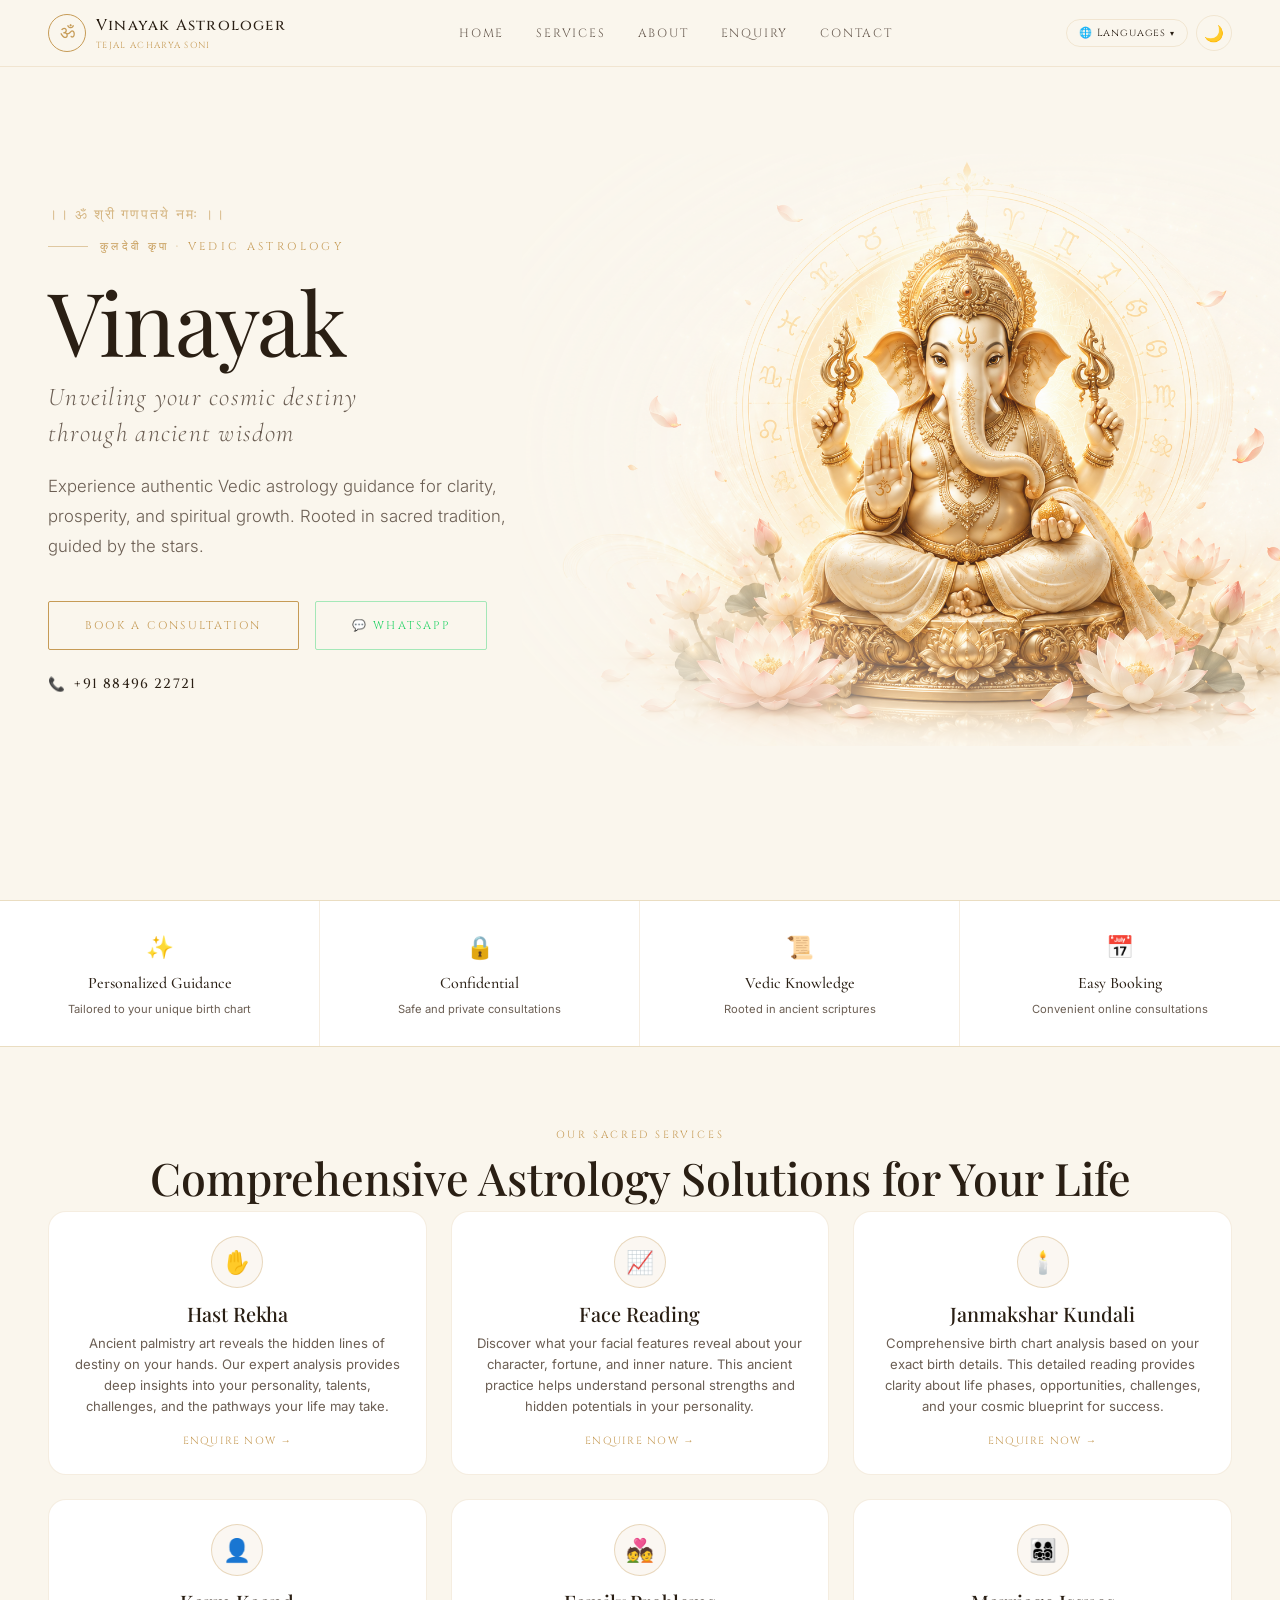
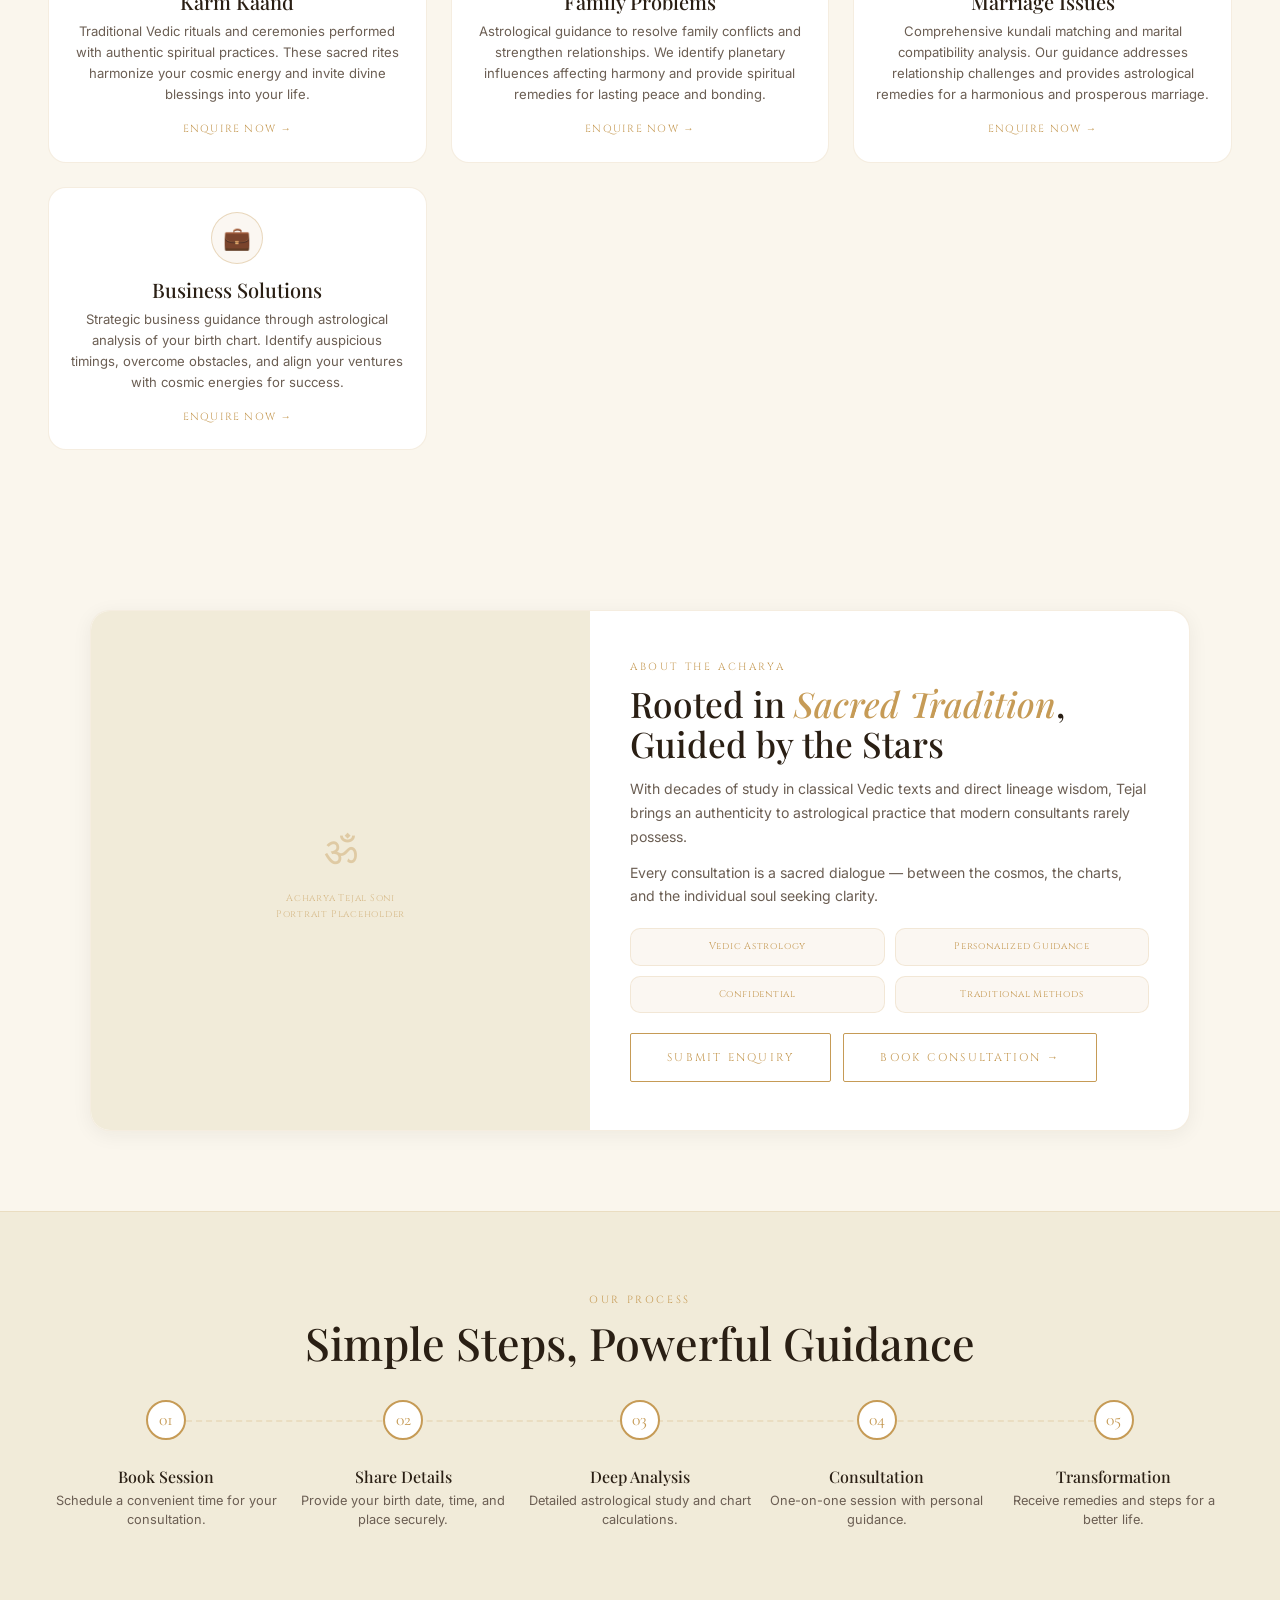
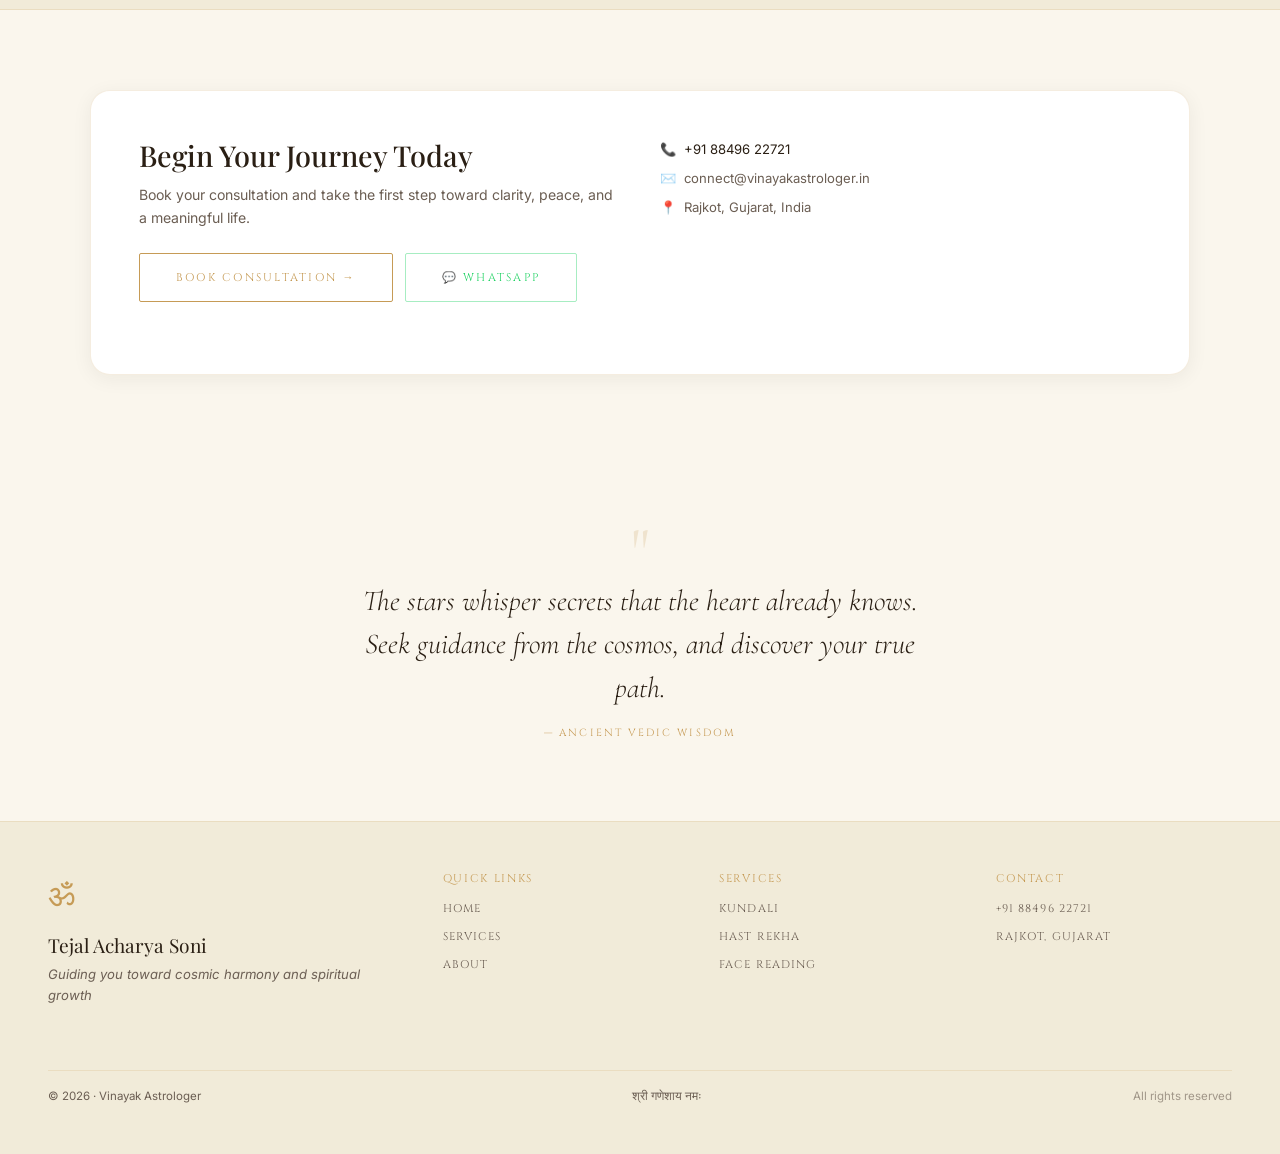
==== index.html @ 9b7f091b "website" ====
<!DOCTYPE html>
<html lang="en">
<head>
    <meta charset="UTF-8">
    <meta name="viewport" content="width=device-width, initial-scale=1.0">
    <meta name="description" content="Tejal Acharya Soni - Premium Vedic Astrology Services">
    <meta name="keywords" content="astrology, kundali, hast rekha, face reading, vaastu, family guidance">
    <title>Vinayak Astrologer | Tejal Acharya Soni</title>
    <link rel="preconnect" href="https://fonts.googleapis.com">
    <link rel="preconnect" href="https://fonts.gstatic.com" crossorigin>
    <link rel="stylesheet" href="styles.css">
</head>
<body>
    <!-- Drawer Overlay -->
    <div class="drawer-overlay" id="drawerOverlay"></div>

    <!-- NAV -->
    <nav class="nav">
        <button class="menu-toggle" id="menuToggle"><span></span><span></span><span></span></button>
        <div class="logo" onclick="navigateTo('home')">
            <div class="logo-om">ॐ</div>
            <div>
                <div class="logo-text" id="logoName"><span class="logo-full">Vinayak Astrologer</span><span class="logo-short">Vinayak</span></div>
                <div class="logo-sub" id="logoSubtitle">Tejal Acharya Soni</div>
            </div>
        </div>
        <div class="nav-links" id="navLinks">
            <a href="#" onclick="event.preventDefault(); navigateTo('home')" id="nav-home">Home</a>
            <a href="#" onclick="event.preventDefault(); navigateTo('services')" id="nav-services">Services</a>
            <a href="#" onclick="event.preventDefault(); navigateTo('about')" id="nav-about">About</a>
            <a href="#" onclick="event.preventDefault(); navigateTo('enquiry')" id="nav-enquiry">Enquiry</a>
            <a href="#" onclick="event.preventDefault(); navigateTo('contact')" id="nav-contact">Contact</a>
            
            <div class="mobile-only" style="margin-top:20px; border-top:1px solid var(--border); padding-top:20px; display:flex; align-items:center; justify-content:space-between">
                <span style="font-family:var(--font-a); font-size:0.75rem; letter-spacing:0.1em; color:var(--text-muted); text-transform:uppercase">Theme</span>
                <button class="theme-toggle" id="themeToggleMobile" style="position:static; margin:0" title="Toggle Theme">
                    <span id="themeIconMobile">🌙</span>
                </button>
            </div>
        </div>
        <div class="nav-actions">
            <div class="lang-dropdown" id="langDropdown">
                <button class="lang-btn" id="langBtn">🌐 Languages <span class="lang-arrow">▾</span></button>
                <ul class="lang-menu" id="langMenu">
                    <li data-lang="en" class="lang-option active">English</li>
                    <li data-lang="hi" class="lang-option">हिंदी</li>
                </ul>
            </div>
            <button class="theme-toggle" id="themeToggle" title="Toggle Theme"><span id="themeIcon">🌙</span></button>
        </div>
    </nav>

    <!-- ============ HOME PAGE ============ -->
    <section id="home" class="page-section">

        <!-- HERO -->
        <div class="hero">
            <div class="hero-inner">
                <div class="hero-text">
                    <div class="hero-blessing">।। ॐ श्री गणपतये नमः ।।</div>
                    <div class="hero-eyebrow">
                        <div class="hero-line"></div>
                        <span class="hero-eyebrow-text" id="eyebrow">कुलदेवी कृपा · Vedic Astrology</span>
                    </div>
                    <h1 id="hero-h1">Vinayak<br><em id="hero-em">Acharya Soni</em></h1>
                    <p class="hero-tagline" id="hero-tagline">Unveiling your cosmic destiny<br>through ancient wisdom</p>
                    <p class="hero-desc" id="hero-desc">Experience authentic Vedic astrology guidance for clarity, prosperity, and spiritual growth. Rooted in sacred tradition, guided by the stars.</p>
                </div>
                
                <div class="hero-visual">
                    <div class="hero-image">
                        <img src="ganpatiji_light_theme.png" alt="Shree Ganesh" class="light-img" loading="eager">
                        <img src="ganpatiji_dark_theme.png" alt="Shree Ganesh" class="dark-img" loading="eager">
                    </div>
                </div>

                <div class="hero-actions">
                    <div class="hero-ctas">
                        <button class="btn-primary" id="btn-book" onclick="openWhatsApp()">Book a Consultation →</button>
                        <button class="btn-whatsapp" onclick="openWhatsApp()">💬 WhatsApp</button>
                    </div>
                    <div class="hero-phone">
                        <span>📞</span>
                        <a href="tel:+918849622721">+91 88496 22721</a>
                    </div>
                </div>
            </div>
        </div>

        <!-- FEATURES -->
        <div class="features-strip fade-in">
            <div class="feature-card">
                <div class="feature-icon">✨</div>
                <div class="feature-title">Personalized Guidance</div>
                <div class="feature-desc">Tailored to your unique birth chart</div>
            </div>
            <div class="feature-card">
                <div class="feature-icon">🔒</div>
                <div class="feature-title">Confidential</div>
                <div class="feature-desc">Safe and private consultations</div>
            </div>
            <div class="feature-card">
                <div class="feature-icon">📜</div>
                <div class="feature-title">Vedic Knowledge</div>
                <div class="feature-desc">Rooted in ancient scriptures</div>
            </div>
            <div class="feature-card">
                <div class="feature-icon">📅</div>
                <div class="feature-title">Easy Booking</div>
                <div class="feature-desc">Convenient online consultations</div>
            </div>
        </div>

        <!-- SERVICES PREVIEW -->
        <div class="services-section fade-in">
            <div class="section-eyebrow" id="services-header">Our Sacred Services</div>
            <h2 class="section-title" id="services-subheader">Sacred Solutions for Every Life Aspect</h2>
            <div class="services-scroll">
                <div class="svc-card service-card"><div class="svc-icon service-icon">✋</div><h3 class="svc-name service-name">Hast Rekha</h3><p class="svc-desc service-desc">Ancient palmistry art reveals the hidden lines of destiny on your hands. Our expert analysis provides deep insights into your personality, talents, challenges, and the pathways your life may take.</p><a onclick="navigateTo('enquiry')" class="svc-link">Enquire Now →</a></div>
                <div class="svc-card service-card"><div class="svc-icon service-icon">📈</div><h3 class="svc-name service-name">Janmakshar Kundali</h3><p class="svc-desc service-desc">Comprehensive birth chart analysis based on your exact birth details. This detailed reading provides clarity about life phases, opportunities, challenges, and your cosmic blueprint for success.</p><a onclick="navigateTo('enquiry')" class="svc-link">Enquire Now →</a></div>
                <div class="svc-card service-card"><div class="svc-icon service-icon">🕯️</div><h3 class="svc-name service-name">Karm Kaand</h3><p class="svc-desc service-desc">Traditional Vedic rituals and ceremonies performed with authentic spiritual practices. These sacred rites harmonize your cosmic energy and invite divine blessings into your life.</p><a onclick="navigateTo('enquiry')" class="svc-link">Enquire Now →</a></div>
                <div class="svc-card service-card"><div class="svc-icon service-icon">👤</div><h3 class="svc-name service-name">Face Reading</h3><p class="svc-desc service-desc">Discover what your facial features reveal about your character, fortune, and inner nature. This ancient practice helps understand personal strengths and hidden potentials in your personality.</p><a onclick="navigateTo('enquiry')" class="svc-link">Enquire Now →</a></div>
                <div class="svc-card service-card"><div class="svc-icon service-icon">💑</div><h3 class="svc-name service-name">Marriage Issues</h3><p class="svc-desc service-desc">Comprehensive kundali matching and marital compatibility analysis. Our guidance addresses relationship challenges and provides astrological remedies for a harmonious and prosperous marriage.</p><a onclick="navigateTo('enquiry')" class="svc-link">Enquire Now →</a></div>
                <div class="svc-card service-card"><div class="svc-icon service-icon">👨‍👩‍👧‍👦</div><h3 class="svc-name service-name">Family Problems</h3><p class="svc-desc service-desc">Astrological guidance to resolve family conflicts and strengthen relationships. We identify planetary influences affecting harmony and provide spiritual remedies for lasting peace and bonding.</p><a onclick="navigateTo('enquiry')" class="svc-link">Enquire Now →</a></div>
                <div class="svc-card service-card"><div class="svc-icon service-icon">💼</div><h3 class="svc-name service-name">Business Solutions</h3><p class="svc-desc service-desc">Strategic business guidance through astrological analysis of your birth chart. Identify auspicious timings, overcome obstacles, and align your ventures with cosmic energies for success.</p><a onclick="navigateTo('enquiry')" class="svc-link">Enquire Now →</a></div>
            </div>
        </div>

        <!-- ABOUT PREVIEW -->
        <div class="about-section fade-in">
            <div class="about-card">
                <div class="about-img">
                    <div class="about-placeholder">
                        <div class="about-placeholder-icon">ॐ</div>
                        <div class="about-placeholder-text">Acharya Tejal Soni<br>Portrait Placeholder</div>
                    </div>
                </div>
                <div class="about-body">
                    <div class="section-eyebrow" style="text-align:left" id="aboutEyebrow">About the Acharya</div>
                    <h2 id="aboutTitle">Rooted in <em>Sacred Tradition</em>,<br>Guided by the Stars</h2>
                    <p id="aboutPara1">With decades of study in classical Vedic texts and direct lineage wisdom, Tejal brings an authenticity to astrological practice that modern consultants rarely possess.</p>
                    <p id="aboutPara2">Every consultation is a sacred dialogue — between the cosmos, the charts, and the individual soul seeking clarity.</p>
                    <div class="about-features">
                        <div class="about-feat">Vedic Astrology</div>
                        <div class="about-feat">Personalized Guidance</div>
                        <div class="about-feat">Confidential</div>
                        <div class="about-feat">Traditional Methods</div>
                    </div>
                    <div style="display:flex;gap:12px;flex-wrap:wrap">
                        <button class="btn-ghost" onclick="navigateTo('about')" id="btn-enquiry">Learn More →</button>
                        <button class="btn-primary" onclick="openWhatsApp()">Book Consultation →</button>
                    </div>
                </div>
            </div>
        </div>

        <!-- PROCESS -->
        <div class="process-section fade-in">
            <div class="section-eyebrow">Our Process</div>
            <h2 class="section-title">Simple Steps, Powerful Guidance</h2>
            <div style="height:24px"></div>
            <div class="process-steps">
                <div class="step"><div class="step-num">01</div><div class="step-content"><h4>Book Session</h4><p>Schedule a convenient time for your consultation.</p></div></div>
                <div class="step"><div class="step-num">02</div><div class="step-content"><h4>Share Details</h4><p>Provide your birth date, time, and place securely.</p></div></div>
                <div class="step"><div class="step-num">03</div><div class="step-content"><h4>Deep Analysis</h4><p>Detailed astrological study and chart calculations.</p></div></div>
                <div class="step"><div class="step-num">04</div><div class="step-content"><h4>Consultation</h4><p>One-on-one session with personal guidance.</p></div></div>
                <div class="step"><div class="step-num">05</div><div class="step-content"><h4>Transformation</h4><p>Receive remedies and steps for a better life.</p></div></div>
            </div>
        </div>

        <!-- CTA -->
        <div class="cta-section fade-in">
            <div class="cta-card">
                <div>
                    <h2>Begin Your Journey Today</h2>
                    <p>Book your consultation and take the first step toward clarity, peace, and a meaningful life.</p>
                    <div class="cta-btns">
                        <button class="btn-primary" onclick="openWhatsApp()">Book Consultation →</button>
                        <button class="btn-whatsapp" onclick="openWhatsApp()">💬 WhatsApp</button>
                    </div>
                </div>
                <div class="cta-contact">
                    <div class="cta-contact-item"><span>📞</span><a href="tel:+918849622721">+91 88496 22721</a></div>
                    <div class="cta-contact-item"><span>✉️</span><span>connect@vinayakastrologer.in</span></div>
                    <div class="cta-contact-item"><span>📍</span><span>Rajkot, Gujarat, India</span></div>
                </div>
            </div>
        </div>

        <!-- QUOTE -->
        <div class="quote-section fade-in">
            <span class="quote-mark">"</span>
            <p class="quote-text" id="quote-text">The stars whisper secrets that the heart already knows. Seek guidance from the cosmos, and discover your true path.</p>
            <div class="quote-source" id="quote-source">— Ancient Vedic Wisdom</div>
        </div>

    </section>

    <!-- ============ SERVICES PAGE ============ -->
    <section id="services" class="page-section hidden-page">
        <div class="page-header"><h1 id="services-header-page">Our Sacred Services</h1><p>Comprehensive Astrology Solutions for Your Life</p></div>
        <div class="services-section" style="padding-top:24px">
            <div class="services-scroll" style="display:grid;grid-template-columns:repeat(auto-fill,minmax(280px,1fr));gap:20px;padding:0 20px;overflow:visible;max-width:1100px;margin:0 auto">
                <div class="svc-card service-card"><div class="svc-icon service-icon">✋</div><h3 class="svc-name service-name">Hast Rekha</h3><p class="svc-desc service-desc">Ancient palmistry art reveals the hidden lines of destiny on your hands. Our expert analysis provides deep insights into your personality, talents, challenges, and the pathways your life may take.</p></div>
                <div class="svc-card service-card"><div class="svc-icon service-icon">👤</div><h3 class="svc-name service-name">Face Reading</h3><p class="svc-desc service-desc">Discover what your facial features reveal about your character, fortune, and inner nature. This ancient practice helps understand personal strengths and hidden potentials in your personality.</p></div>
                <div class="svc-card service-card"><div class="svc-icon service-icon">📈</div><h3 class="svc-name service-name">Janmakshar Kundali</h3><p class="svc-desc service-desc">Comprehensive birth chart analysis based on your exact birth details. This detailed reading provides clarity about life phases, opportunities, challenges, and your cosmic blueprint for success.</p></div>
                <div class="svc-card service-card"><div class="svc-icon service-icon">🕯️</div><h3 class="svc-name service-name">Karm Kaand</h3><p class="svc-desc service-desc">Traditional Vedic rituals and ceremonies performed with authentic spiritual practices. These sacred rites harmonize your cosmic energy and invite divine blessings into your life.</p></div>
                <div class="svc-card service-card"><div class="svc-icon service-icon">👨‍👩‍👧‍👦</div><h3 class="svc-name service-name">Family Problems</h3><p class="svc-desc service-desc">Astrological guidance to resolve family conflicts and strengthen relationships. We identify planetary influences affecting harmony and provide spiritual remedies for lasting peace and bonding.</p></div>
                <div class="svc-card service-card"><div class="svc-icon service-icon">💑</div><h3 class="svc-name service-name">Marriage Issues</h3><p class="svc-desc service-desc">Comprehensive kundali matching and marital compatibility analysis. Our guidance addresses relationship challenges and provides astrological remedies for a harmonious and prosperous marriage.</p></div>
                <div class="svc-card service-card"><div class="svc-icon service-icon">💼</div><h3 class="svc-name service-name">Business Solutions</h3><p class="svc-desc service-desc">Strategic business guidance through astrological analysis of your birth chart. Identify auspicious timings, overcome obstacles, and align your ventures with cosmic energies for success.</p></div>
            </div>
        </div>
    </section>

    <!-- ============ ABOUT PAGE ============ -->
    <section id="about" class="page-section hidden-page">
        <div class="page-header"><h1>About the Acharya</h1><p>Tradition, Wisdom, Authenticity</p></div>
        <div class="page-content">
            <div class="about-card" style="border-radius:18px;overflow:hidden">
                <div class="about-img"><div class="about-placeholder"><div class="about-placeholder-icon">ॐ</div><div class="about-placeholder-text">Acharya Portrait</div></div></div>
                <div class="about-body">
                    <h2>Rooted in <em>Sacred Tradition</em></h2>
                    <p id="aboutPara1-page">With decades of study in classical Vedic texts and direct lineage wisdom, Tejal brings an authenticity to astrological practice that modern consultants rarely possess.</p>
                    <p id="aboutPara2-page">Every consultation is a sacred dialogue — between the cosmos, the charts, and the individual soul seeking clarity.</p>
                </div>
            </div>
        </div>
    </section>

    <!-- ============ ENQUIRY PAGE ============ -->
    <section id="enquiry" class="page-section hidden-page">
        <div class="page-header"><h1 id="enquiry-title">Enquiry Form</h1><p id="enquiry-subtitle">Begin Your Journey to Cosmic Clarity</p></div>
        <div class="page-content">
            <div class="form-card">
                <form id="enquiryForm" onsubmit="submitEnquiry(event)">
                    <div class="form-group"><label for="fullName" id="form-label-name">Full Name</label><input type="text" id="fullName" name="fullName" required placeholder="Enter your full name"></div>
                    <div class="form-group"><label for="birthDate" id="form-label-date">Birth Date</label><input type="date" id="birthDate" name="birthDate" required></div>
                    <div class="form-group"><label for="birthTime" id="form-label-time">Birth Time</label><input type="time" id="birthTime" name="birthTime" required></div>
                    <div class="form-group"><label for="birthPlace" id="form-label-place">Birth Place</label><input type="text" id="birthPlace" name="birthPlace" required placeholder="City/Town, Country"></div>
                    <div class="form-group"><label for="userQuery" id="form-label-query">Your Query</label><input type="text" id="userQuery" name="userQuery" required placeholder="What are you enquiring for?"></div>
                    <button type="submit" class="btn-primary btn-large" id="form-submit">📨 Send Enquiry via WhatsApp</button>
                </form>
            </div>
            <div class="enquiry-info">
                <h3 id="enquiry-next-title">What Happens Next?</h3>
                <ul style="list-style:none;padding:0">
                    <li id="enquiry-li1"><span style="color:var(--gold)">✦</span> Your enquiry will be sent directly to TejalBen via WhatsApp</li>
                    <li id="enquiry-li2"><span style="color:var(--gold)">✦</span> We'll review your birth details and cosmic information</li>
                    <li id="enquiry-li3"><span style="color:var(--gold)">✦</span> Our team will contact you to schedule a personalized consultation</li>
                    <li id="enquiry-li4"><span style="color:var(--gold)">✦</span> You'll receive comprehensive guidance tailored to your needs</li>
                </ul>
            </div>
        </div>
    </section>

    <!-- ============ CONTACT PAGE ============ -->
    <section id="contact" class="page-section hidden-page">
        <div class="page-header"><h1 id="contactPageTitle">Contact Us</h1><p id="contactPageSubtitle">Connect With Tejal Acharya Soni</p></div>
        <div class="page-content">
            <div class="contact-card">
                <div style="font-size:2.5rem;color:var(--gold);font-family:var(--font-t);margin-bottom:12px">ॐ</div>
                <h2 id="contactTitle">Tejal Acharya Soni</h2>
                <div class="info-row"><span class="label" id="contact-phone-label">Phone / WhatsApp</span><span class="value">+91 8849622721</span></div>
                <div class="contact-btns">
                    <button class="btn-whatsapp" id="contact-whatsapp" onclick="openWhatsApp()">💬 WhatsApp</button>
                    <button class="btn-ghost" id="contact-call" onclick="openCall()">📞 Call Now</button>
                </div>
                <div class="info-text">
                    <h4 id="contact-message-title">Get in Touch</h4>
                    <p id="contact-message-p1">Have questions about our services? Want to book a consultation? Feel free to reach out through WhatsApp or call us directly.</p>
                    <p id="contact-message-p2">For enquiries, we also have a dedicated form available to gather your birth details for accurate guidance.</p>
                </div>
            </div>
        </div>
    </section>

    <!-- FOOTER -->
    <footer class="footer">
        <div class="footer-brand-col">
            <div class="footer-logo">ॐ</div>
            <div class="footer-brand" id="footerName">Tejal Acharya Soni</div>
            <p class="footer-tagline" id="footerTagline">Guiding you toward cosmic harmony and spiritual growth</p>
        </div>
        <div>
            <div class="footer-col-title">Quick Links</div>
            <div class="footer-links"><a onclick="navigateTo('home')">Home</a><a onclick="navigateTo('services')">Services</a><a onclick="navigateTo('about')">About</a></div>
        </div>
        <div>
            <div class="footer-col-title">Services</div>
            <div class="footer-links"><a onclick="navigateTo('services')">Kundali</a><a onclick="navigateTo('services')">Hast Rekha</a><a onclick="navigateTo('services')">Face Reading</a></div>
        </div>
        <div>
            <div class="footer-col-title">Contact</div>
            <div class="footer-links"><a href="tel:+918849622721">+91 88496 22721</a><a>Rajkot, Gujarat</a></div>
        </div>
        <div class="footer-bottom">
            <div>© 2026 · <span id="footerText">Vinayak Astrologer</span></div>
            <div>श्री गणेशाय नमः</div>
            <div id="footerRights" style="opacity:.6">All rights reserved</div>
        </div>
    </footer>

    <!-- STICKY BOTTOM BAR -->
    <div class="sticky-bar">
        <button class="sticky-btn sb-call" onclick="openCall()"><span>📞</span> Call</button>
        <button class="sticky-btn sb-wa" onclick="openWhatsApp()"><span>💬</span> WhatsApp</button>
        <button class="sticky-btn sb-book" onclick="navigateTo('enquiry')"><span>📅</span> Book</button>
    </div>

    <script src="script.js"></script>
    <script>
    // Scroll animations
    const obs=new IntersectionObserver(e=>{e.forEach(en=>{if(en.isIntersecting)en.target.classList.add('visible')})},{threshold:.1});
    document.querySelectorAll('.fade-in').forEach(el=>obs.observe(el));
    </script>
</body>
</html>
---- styles.css ----
@import url('https://fonts.googleapis.com/css2?family=Cormorant+Garamond:ital,wght@0,300;0,400;0,500;0,600;0,700;1,400&family=Playfair+Display:ital,wght@0,400;0,500;0,600;0,700;1,400&family=Inter:wght@300;400;500;600&family=Cinzel:wght@400;500;600&display=swap');
*{margin:0;padding:0;box-sizing:border-box}
:root{
--bg:#faf6ed;--bg-alt:#f1ebd9;--surface:#FFFFFF;--surface-glass:rgba(250,246,237,0.92);
--text:#2A1F14;--text-muted:#6B5E53;--gold:#C69B56;--gold-hover:#B8872E;--gold-light:#EBD9B4;--gold-pale:rgba(198,155,86,0.08);
--border:rgba(198,155,86,0.18);--border-strong:rgba(198,155,86,0.35);
--shadow:0 4px 20px rgba(42,31,20,0.06);--shadow-card:0 8px 30px rgba(42,31,20,0.08);
--font-h:'Playfair Display',serif;--font-t:'Cormorant Garamond',serif;--font-b:'Inter',sans-serif;--font-a:'Cinzel',serif;
}
html.dark-mode{
--bg:#000000;--bg-alt:#0a0a0a;--surface:#111111;--surface-glass:rgba(0,0,0,0.92);
--text:#F0E8D8;--text-muted:#A89A88;--gold:#D4AF37;--gold-hover:#E8C84A;--gold-light:#6B5B3A;--gold-pale:rgba(212,175,55,0.06);
--border:rgba(212,175,55,0.15);--border-strong:rgba(212,175,55,0.3);
--shadow:0 4px 20px rgba(0,0,0,0.4);--shadow-card:0 8px 30px rgba(0,0,0,0.5);
}
html{scroll-behavior:smooth}
body{background:var(--bg);color:var(--text);font-family:var(--font-b);font-size:16px;line-height:1.6;overflow-x:hidden;transition:background .4s,color .4s;-webkit-font-smoothing:antialiased;padding-bottom:72px}
h1,h2,h3,h4{font-family:var(--font-h);font-weight:500;line-height:1.15}
em{font-style:italic;color:var(--gold)}
.logo-short{display:none}
/* NAV */
.nav{position:fixed;top:0;width:100%;z-index:1000;display:flex;align-items:center;justify-content:space-between;padding:12px 16px;background:var(--surface-glass);backdrop-filter:blur(14px);-webkit-backdrop-filter:blur(14px);border-bottom:1px solid var(--border);transition:all .3s}
.logo{display:flex;align-items:center;gap:10px;cursor:pointer}
.logo-om{width:38px;height:38px;border-radius:50%;border:1.5px solid var(--gold);display:flex;align-items:center;justify-content:center;font-size:1.1rem;color:var(--gold);font-family:var(--font-t)}
.logo-text{font-family:var(--font-a);font-size:.95rem;font-weight:500;color:var(--text);letter-spacing:.08em}
.logo-sub{font-family:var(--font-a);font-size:.55rem;color:var(--gold);letter-spacing:.15em;text-transform:uppercase}
.nav-actions{display:flex;align-items:center;gap:8px}
.menu-toggle{display:flex;flex-direction:column;gap:5px;background:none;border:none;cursor:pointer;padding:8px}
.menu-toggle span{width:22px;height:2px;background:var(--gold);transition:.3s;display:block}
.theme-toggle{background:none;border:1px solid var(--border);border-radius:50%;width:36px;height:36px;display:flex;align-items:center;justify-content:center;cursor:pointer;color:var(--text);font-size:1rem;transition:all .3s}
.theme-toggle:hover{border-color:var(--gold);color:var(--gold)}
/* Lang */
.lang-dropdown{position:relative}
.lang-btn{background:none;border:1px solid var(--border);padding:6px 12px;border-radius:18px;font-family:var(--font-a);font-size:.65rem;letter-spacing:.08em;color:var(--text);cursor:pointer;display:flex;align-items:center;gap:4px;transition:all .3s;white-space:nowrap}
.lang-btn:hover{border-color:var(--gold);color:var(--gold)}
.lang-arrow{font-size:8px;transition:transform .25s}
.lang-dropdown.open .lang-arrow{transform:rotate(180deg)}
.lang-menu{display:none;position:absolute;top:calc(100% + 8px);right:0;min-width:110px;background:var(--surface);border:1px solid var(--border);border-radius:10px;box-shadow:var(--shadow-card);list-style:none;padding:4px 0;z-index:200}
.lang-dropdown.open .lang-menu{display:block}
.lang-option{padding:8px 16px;font-family:var(--font-a);font-size:.75rem;color:var(--text);cursor:pointer;transition:all .15s}
.lang-option:hover{background:var(--gold-pale);color:var(--gold)}
.lang-option.active{color:var(--gold)}
/* Desktop nav */
.nav-links{display:none}
@media(min-width:1024px){
.nav{padding:14px 48px}
.menu-toggle{display:none}
.nav-links{display:flex;align-items:center;gap:32px}
.nav-links a{font-family:var(--font-a);font-size:.75rem;letter-spacing:.15em;text-transform:uppercase;color:var(--text-muted);text-decoration:none;cursor:pointer;transition:color .25s;position:relative;padding:4px 0}
.nav-links a:hover,.nav-links a.active{color:var(--gold)}
.nav-links a::after{content:'';position:absolute;bottom:0;left:0;width:0;height:1px;background:var(--gold);transition:width .3s}
.nav-links a:hover::after{width:100%}
}
/* Mobile drawer */
@media(max-width:1023px){
.nav-links{position:fixed;top:0;left:-100%;width:80%;max-width:320px;height:100vh;background:var(--surface);z-index:2000;flex-direction:column;padding:32px 24px;gap:20px;transition:left .35s ease;box-shadow:var(--shadow-card);overflow-y:auto}
.nav-links.active{display:flex;left:0}
.nav-links a{font-family:var(--font-a);font-size:1.1rem;color:var(--text);text-decoration:none;cursor:pointer;letter-spacing:.08em}
.drawer-overlay{position:fixed;top:0;left:0;width:100%;height:100%;background:rgba(0,0,0,.4);z-index:999;opacity:0;visibility:hidden;transition:all .35s}
.drawer-overlay.active{opacity:1;visibility:visible}
}
/* BUTTONS */
.btn-primary{background:transparent;color:var(--gold);border:1px solid var(--gold);padding:12px 24px;border-radius:2px;font-family:var(--font-a);font-size:.6rem;letter-spacing:.2em;text-transform:uppercase;cursor:pointer;transition:all .5s cubic-bezier(0.19,1,0.22,1);display:inline-flex;align-items:center;gap:12px;position:relative;overflow:hidden;z-index:1}
.btn-primary::before{content:'';position:absolute;top:0;left:0;width:100%;height:100%;background:var(--gold);z-index:-1;transform:scaleX(0);transform-origin:right;transition:transform .5s cubic-bezier(0.19,1,0.22,1)}
.btn-primary:hover{color:var(--bg)}
.btn-primary:hover::before{transform:scaleX(1);transform-origin:left}
.btn-ghost{background:transparent;color:var(--gold);border:1px solid var(--gold);padding:12px 24px;border-radius:2px;font-family:var(--font-a);font-size:.6rem;letter-spacing:.2em;text-transform:uppercase;cursor:pointer;transition:all .5s;display:inline-flex;align-items:center;gap:12px}
.btn-ghost:hover{background:var(--gold-pale)}
.btn-whatsapp{background:transparent;color:#25D366;border:1px solid rgba(37,211,102,0.4);padding:12px 24px;border-radius:2px;font-family:var(--font-a);font-size:.6rem;letter-spacing:.2em;text-transform:uppercase;cursor:pointer;transition:all .5s cubic-bezier(0.19,1,0.22,1);display:inline-flex;align-items:center;gap:12px;position:relative;overflow:hidden;z-index:1}
.btn-whatsapp::before{content:'';position:absolute;top:0;left:0;width:100%;height:100%;background:#25D366;z-index:-1;transform:scaleX(0);transform-origin:right;transition:transform .5s cubic-bezier(0.19,1,0.22,1)}
.btn-whatsapp:hover{color:#fff;border-color:#25D366}
.btn-whatsapp:hover::before{transform:scaleX(1);transform-origin:left}
/* Theme image toggle */
.hero-image .light-img{display:block}
.hero-image .dark-img{display:none}
html.dark-mode .hero-image .light-img{display:none}
html.dark-mode .hero-image .dark-img{display:block}
/* HERO */
.hero{position:relative;padding:120px 16px 32px;overflow:hidden;min-height:95vh;display:flex;align-items:center}
.hero-inner{max-width:1300px;margin:0 auto;width:100%;position:relative;z-index:2;display:flex;flex-direction:column;align-items:center;text-align:center}
.hero-text{position:relative;z-index:3;max-width:600px;margin:0 auto}
.hero-blessing{font-family:var(--font-t);font-size:.85rem;color:var(--gold);opacity:.7;margin-bottom:12px;letter-spacing:.15em;text-transform:uppercase}
.hero-eyebrow{display:flex;align-items:center;justify-content:center;gap:12px;margin-bottom:24px}
.hero-line{height:1px;width:40px;background:var(--gold);opacity:.5}
.hero-eyebrow-text{font-family:var(--font-a);font-size:.7rem;letter-spacing:.3em;text-transform:uppercase;color:var(--gold);font-weight:400}
.hero h1{font-family:var(--font-h);font-size:clamp(3.5rem, 12vw, 5.5rem);font-weight:400;color:var(--text);margin-bottom:16px;line-height:0.95;letter-spacing:-0.02em}
.hero h1 em{font-size:inherit;font-weight:400;display:block;color:var(--gold);font-style:italic}
.hero-tagline{font-family:var(--font-t);font-size:clamp(1.2rem, 4vw, 1.6rem);color:var(--text-muted);font-style:italic;line-height:1.4;margin-bottom:20px;letter-spacing:0.05em;font-weight:300}
.hero-desc{font-size:.95rem;color:var(--text-muted);line-height:1.8;margin-bottom:32px;max-width:500px;margin-left:auto;margin-right:auto;font-weight:300}
.hero-visual{position:relative;z-index:1;width:100%;display:flex;justify-content:center;margin-top:-20px;margin-bottom:-10px;pointer-events:none}
.hero-image{width:220%;max-width:900px;position:relative;left:50%;transform:translateX(-50%)}
.hero-image img{width:100%;height:auto;display:block;-webkit-mask-image:linear-gradient(to bottom, #000 60%, transparent 100%);mask-image:linear-gradient(to bottom, #000 60%, transparent 100%)}
.hero-actions{position:relative;z-index:4;display:flex;flex-direction:column;align-items:center;margin-top:20px}
.hero-ctas{display:flex;gap:16px;flex-wrap:wrap;justify-content:center;margin-bottom:24px}
.hero-phone{display:flex;align-items:center;gap:8px;font-size:.85rem;color:var(--text-muted);letter-spacing:.1em}
.hero-phone a{color:var(--text);text-decoration:none;font-family:var(--font-a);font-weight:500}
/* Features strip */
.features-strip{display:grid;grid-template-columns:1fr 1fr;gap:12px;padding:24px 16px;background:var(--bg-alt);border-top:1px solid var(--border);border-bottom:1px solid var(--border)}
.feature-card{background:var(--surface);border:1px solid var(--border);border-radius:14px;padding:16px 14px;text-align:center;display:flex;flex-direction:column;align-items:center;gap:6px}
.feature-icon{font-size:1.4rem;color:var(--gold)}
.feature-title{font-family:var(--font-t);font-size:1rem;color:var(--text);font-weight:500}
.feature-desc{font-size:.7rem;color:var(--text-muted);line-height:1.4}
/* SERVICES SECTION */
.section-eyebrow{font-family:var(--font-a);font-size:.65rem;letter-spacing:.25em;text-transform:uppercase;color:var(--gold);text-align:center;margin-bottom:8px}
.section-title{font-family:var(--font-h);font-size:2rem;text-align:center;margin-bottom:8px;color:var(--text)}
.section-sub{font-size:.9rem;color:var(--text-muted);text-align:center;font-style:italic;margin-bottom:32px}
.services-section{padding:48px 0}
.services-scroll{display:flex;overflow-x:auto;gap:16px;padding:0 16px 16px;scroll-snap-type:x mandatory;scrollbar-width:none;-ms-overflow-style:none}
.services-scroll::-webkit-scrollbar{display:none}
.svc-card{scroll-snap-align:center;flex:0 0 78%;max-width:300px;background:var(--surface);border:1px solid var(--border);border-radius:18px;padding:24px 20px;display:flex;flex-direction:column;align-items:center;text-align:center;transition:all .3s}
html.dark-mode .svc-card{border-color:var(--border-strong)}
.svc-card:hover{transform:translateY(-4px);box-shadow:var(--shadow-card)}
.svc-icon{width:52px;height:52px;border-radius:50%;border:1.5px solid var(--border-strong);display:flex;align-items:center;justify-content:center;font-size:1.4rem;color:var(--gold);margin-bottom:14px;background:var(--gold-pale)}
.svc-card:hover .svc-icon{background:var(--gold);color:#fff;border-color:var(--gold)}
.svc-name{font-family:var(--font-h);font-size:1.25rem;margin-bottom:8px;color:var(--text)}
.svc-desc{font-size:.82rem;color:var(--text-muted);line-height:1.6;margin-bottom:16px;flex-grow:1}
.svc-link{font-family:var(--font-a);font-size:.65rem;letter-spacing:.12em;color:var(--gold);text-transform:uppercase;text-decoration:none;display:flex;align-items:center;gap:4px;cursor:pointer}
/* ABOUT SECTION */
.about-section{padding:48px 16px}
.about-card{background:var(--surface);border:1px solid var(--border);border-radius:20px;overflow:hidden;box-shadow:var(--shadow)}
html.dark-mode .about-card{border-color:var(--border-strong)}
.about-img{width:100%;aspect-ratio:4/3;background:var(--bg-alt);display:flex;align-items:center;justify-content:center;color:var(--gold);position:relative;overflow:hidden}
html.dark-mode .about-img{border-bottom:2px solid var(--border-strong)}
.about-placeholder{text-align:center;padding:24px}
.about-placeholder-icon{font-size:2.5rem;opacity:.4;font-family:var(--font-t);margin-bottom:8px}
.about-placeholder-text{font-family:var(--font-a);font-size:.6rem;letter-spacing:.08em;opacity:.6}
.about-body{padding:24px 20px}
.about-body h2{font-size:1.6rem;margin-bottom:12px}
.about-body p{font-size:.88rem;color:var(--text-muted);line-height:1.7;margin-bottom:12px}
.about-features{display:grid;grid-template-columns:1fr 1fr;gap:10px;margin:20px 0}
.about-feat{background:var(--gold-pale);border:1px solid var(--border);border-radius:10px;padding:10px;text-align:center;font-family:var(--font-a);font-size:.6rem;letter-spacing:.08em;color:var(--gold)}
/* PROCESS SECTION */
.process-section{padding:48px 16px;background:var(--bg-alt);border-top:1px solid var(--border);border-bottom:1px solid var(--border)}
.process-steps{display:flex;flex-direction:column;gap:20px;max-width:500px;margin:0 auto}
.step{display:flex;gap:16px;align-items:flex-start}
.step-num{width:40px;height:40px;border-radius:50%;border:2px solid var(--gold);display:flex;align-items:center;justify-content:center;font-family:var(--font-t);font-size:1.1rem;color:var(--gold);flex-shrink:0;background:var(--surface)}
.step:hover .step-num{background:var(--gold);color:#fff}
.step-content h4{font-family:var(--font-h);font-size:1rem;margin-bottom:4px;color:var(--text)}
.step-content p{font-size:.8rem;color:var(--text-muted);line-height:1.5}
/* CTA SECTION */
.cta-section{padding:48px 16px;text-align:center}
.cta-card{background:var(--surface);border:1px solid var(--border);border-radius:20px;padding:32px 24px;box-shadow:var(--shadow)}
html.dark-mode .cta-card{border-color:var(--border-strong);background:var(--bg-alt)}
.cta-card h2{font-size:1.8rem;margin-bottom:12px}
.cta-card p{font-size:.88rem;color:var(--text-muted);margin-bottom:24px;line-height:1.6}
.cta-btns{display:flex;flex-direction:column;gap:12px;margin-bottom:24px}
.cta-contact{display:flex;flex-direction:column;gap:8px;font-size:.82rem;color:var(--text-muted)}
.cta-contact a{color:var(--text);text-decoration:none}
.cta-contact-item{display:flex;align-items:center;gap:8px;justify-content:center}
/* QUOTE */
.quote-section{padding:48px 24px;text-align:center}
.quote-mark{font-family:var(--font-t);font-size:4rem;color:var(--gold);opacity:.2;line-height:.5;display:block;margin-bottom:12px}
.quote-text{font-family:var(--font-t);font-size:1.3rem;font-weight:300;font-style:italic;color:var(--text);max-width:600px;margin:0 auto;line-height:1.5}
.quote-source{font-family:var(--font-a);font-size:.65rem;letter-spacing:.2em;color:var(--gold);text-transform:uppercase;margin-top:16px}
/* FOOTER */
.footer{background:var(--bg-alt);border-top:1px solid var(--border);padding:40px 16px 16px;text-align:center;transition:background .4s}
.footer-logo{font-size:2rem;font-family:var(--font-t);color:var(--gold);margin-bottom:8px}
.footer-brand{font-family:var(--font-h);font-size:1.2rem;margin-bottom:4px;color:var(--text)}
.footer-tagline{font-size:.82rem;color:var(--text-muted);font-style:italic;margin-bottom:24px}
.footer-links{display:flex;flex-wrap:wrap;justify-content:center;gap:16px;margin-bottom:24px}
.footer-links a{font-family:var(--font-a);font-size:.7rem;letter-spacing:.1em;color:var(--text-muted);text-decoration:none;text-transform:uppercase;cursor:pointer;transition:color .2s}
.footer-links a:hover{color:var(--gold)}
.footer-bottom{border-top:1px solid var(--border);padding-top:16px;font-size:.72rem;color:var(--text-muted);display:flex;flex-direction:column;gap:4px}
/* STICKY BOTTOM BAR */
.sticky-bar{position:fixed;bottom:0;left:0;width:100%;background:var(--surface-glass);backdrop-filter:blur(14px);-webkit-backdrop-filter:blur(14px);border-top:1px solid var(--border);padding:8px 12px;display:flex;gap:8px;z-index:999}
.sticky-btn{flex:1;padding:10px 8px;border-radius:12px;font-family:var(--font-a);font-size:.6rem;font-weight:600;letter-spacing:.05em;text-transform:uppercase;text-align:center;text-decoration:none;display:flex;align-items:center;justify-content:center;gap:4px;cursor:pointer;border:none;transition:all .2s}
.sb-call{background:var(--bg-alt);color:var(--text);border:1px solid var(--border)}
.sb-wa{background:#25D366;color:#fff}
.sb-book{background:var(--gold);color:#fff}
/* UTILITIES */
.hidden-page{display:none!important}
.fade-in{opacity:0;transform:translateY(20px);transition:opacity .7s,transform .7s}
.fade-in.visible{opacity:1;transform:translateY(0)}
/* Hero specific layout for actions */
.hero-actions{display:flex;flex-direction:column}
.hero-inner{display:flex;flex-direction:column}

.mobile-only{display:block}
@media(min-width:1024px){
    .mobile-only{display:none!important}
}
/* PAGES (non-homepage) */
.page-header{padding:80px 24px 40px;text-align:center;background:var(--bg)}
.page-header h1{font-size:2.2rem;margin-bottom:8px}
.page-header p{font-size:1rem;color:var(--text-muted);font-style:italic}
.page-content{max-width:600px;margin:0 auto;padding:32px 20px}
.form-card{background:var(--surface);border:1px solid var(--border);border-radius:18px;padding:28px 20px;box-shadow:var(--shadow)}
.form-group{margin-bottom:18px}
.form-group label{display:block;font-family:var(--font-a);font-size:.65rem;letter-spacing:.1em;color:var(--gold);margin-bottom:6px;text-transform:uppercase}
.form-group input{width:100%;padding:12px;background:var(--bg);border:1px solid var(--border);border-radius:10px;color:var(--text);font-family:var(--font-b);font-size:.9rem;transition:border .2s}
.form-group input:focus{outline:none;border-color:var(--gold)}
.btn-large{width:100%}
.contact-card{background:var(--surface);border:1px solid var(--border);border-radius:18px;padding:32px 24px;text-align:center;box-shadow:var(--shadow)}
.contact-card h2{font-size:2rem;margin-bottom:16px}
.info-row{display:flex;flex-direction:column;gap:4px;align-items:center;margin-bottom:20px}
.info-row .label{font-family:var(--font-a);font-size:.65rem;letter-spacing:.1em;color:var(--gold);text-transform:uppercase}
.info-row .value{font-size:1.15rem;font-weight:500}
.contact-btns{display:flex;flex-direction:column;gap:12px}
.info-text{margin-top:24px;border-top:1px solid var(--border);padding-top:20px;text-align:left}
.info-text h4{font-family:var(--font-t);font-size:1.2rem;margin-bottom:8px}
.info-text p{font-size:.85rem;color:var(--text-muted);line-height:1.6;margin-bottom:8px}
.enquiry-info{background:var(--bg-alt);border-radius:14px;padding:20px;margin-top:24px;text-align:left}
.enquiry-info h3{font-family:var(--font-t);font-size:1.2rem;margin-bottom:12px}
.enquiry-info li{font-size:.82rem;color:var(--text-muted);margin-bottom:8px;display:flex;gap:8px}
/* NOTIFICATION */
.notification{position:fixed;top:80px;right:16px;padding:14px 20px;border-radius:10px;font-size:.88rem;font-weight:500;z-index:10000;box-shadow:var(--shadow-card);animation:notifIn .3s ease-out;max-width:300px}
.notification-success{background:#25D366;color:#fff}
.notification-error{background:#FF6B6B;color:#fff}
.notification-info{background:var(--gold);color:#fff}
@keyframes notifIn{from{opacity:0;transform:translateX(100%)}to{opacity:1;transform:translateX(0)}}
/* FABs - hide old ones */
.floating-buttons{display:none!important}
.fab-top{display:none!important}
@keyframes slideIn{from{opacity:0;transform:translateX(100%)}to{opacity:1;transform:translateX(0)}}
@keyframes slideOut{from{opacity:1;transform:translateX(0)}to{opacity:0;transform:translateX(100%)}}
/* DESKTOP */
@media(min-width:1024px){
body{padding-bottom:0}
.sticky-bar{display:none}
.btn-primary,.btn-ghost,.btn-whatsapp{padding:16px 36px;font-size:.7rem}
.hero{padding:120px 48px;min-height:100vh;align-items:center}
.hero-inner{display:block;text-align:left}
.hero-text{margin:0;max-width:650px}
.hero-blessing{text-align:left}
.hero-eyebrow{justify-content:flex-start}
.hero-desc{margin-left:0;margin-right:0;font-size:1.05rem}
.hero-visual{position:absolute;top:50%;right:-15%;transform:translateY(-50%);width:75%;margin:0;display:block;z-index:0;pointer-events:none}
.hero-image{width:100%;max-width:1100px;margin:0;left:0;transform:none}
.hero-image img{-webkit-mask-image:radial-gradient(ellipse 70% 70% at 60% 50%, #000 40%, transparent 100%);mask-image:radial-gradient(ellipse 70% 70% at 60% 50%, #000 40%, transparent 100%);opacity:0.9}
.hero-actions{align-items:flex-start;margin-top:40px}
.hero-ctas{justify-content:flex-start}
.features-strip{grid-template-columns:repeat(4,1fr);gap:0;padding:0;max-width:1300px;margin:0 auto}
.feature-card{border-radius:0;border:none;border-right:1px solid var(--border);padding:28px 24px}
.feature-card:last-child{border-right:none}
.services-section{padding:80px 48px}
.section-title{font-size:2.8rem}
.services-scroll{display:grid;grid-template-columns:repeat(auto-fill,minmax(280px,1fr));gap:24px;padding:0;overflow:visible;max-width:1300px;margin:0 auto}
.svc-card{flex:none;max-width:none}
.about-section{padding:80px 48px}
.about-card{display:grid;grid-template-columns:1fr 1.2fr;max-width:1100px;margin:0 auto}
.about-img{aspect-ratio:auto;min-height:400px}
.about-body{padding:48px 40px}
.about-body h2{font-size:2.2rem}
.process-section{padding:80px 48px}
.process-steps{flex-direction:row;max-width:1200px;gap:0;position:relative}
.process-steps::before{content:'';position:absolute;top:20px;left:10%;width:80%;height:2px;border-top:2px dashed var(--border);z-index:0}
.step{flex-direction:column;align-items:center;text-align:center;flex:1;position:relative;z-index:1}
.step-num{margin-bottom:12px}
.cta-section{padding:80px 48px}
.cta-card{display:grid;grid-template-columns:1fr 1fr;text-align:left;padding:48px;max-width:1100px;margin:0 auto;gap:40px}
.cta-btns{flex-direction:row}
.cta-contact{align-items:flex-start}
.cta-contact-item{justify-content:flex-start}
.quote-section{padding:80px 48px}
.quote-text{font-size:1.8rem}
.footer{padding:48px;text-align:left;display:grid;grid-template-columns:1.5fr 1fr 1fr 1fr;gap:40px;max-width:1300px;margin:0 auto}
.footer-brand-col{text-align:left}
.footer-col-title{font-family:var(--font-a);font-size:.7rem;letter-spacing:.15em;text-transform:uppercase;color:var(--gold);margin-bottom:12px}
.footer-links{flex-direction:column;gap:10px;justify-content:flex-start}
.footer-bottom{grid-column:1/-1;flex-direction:row;justify-content:space-between}
}
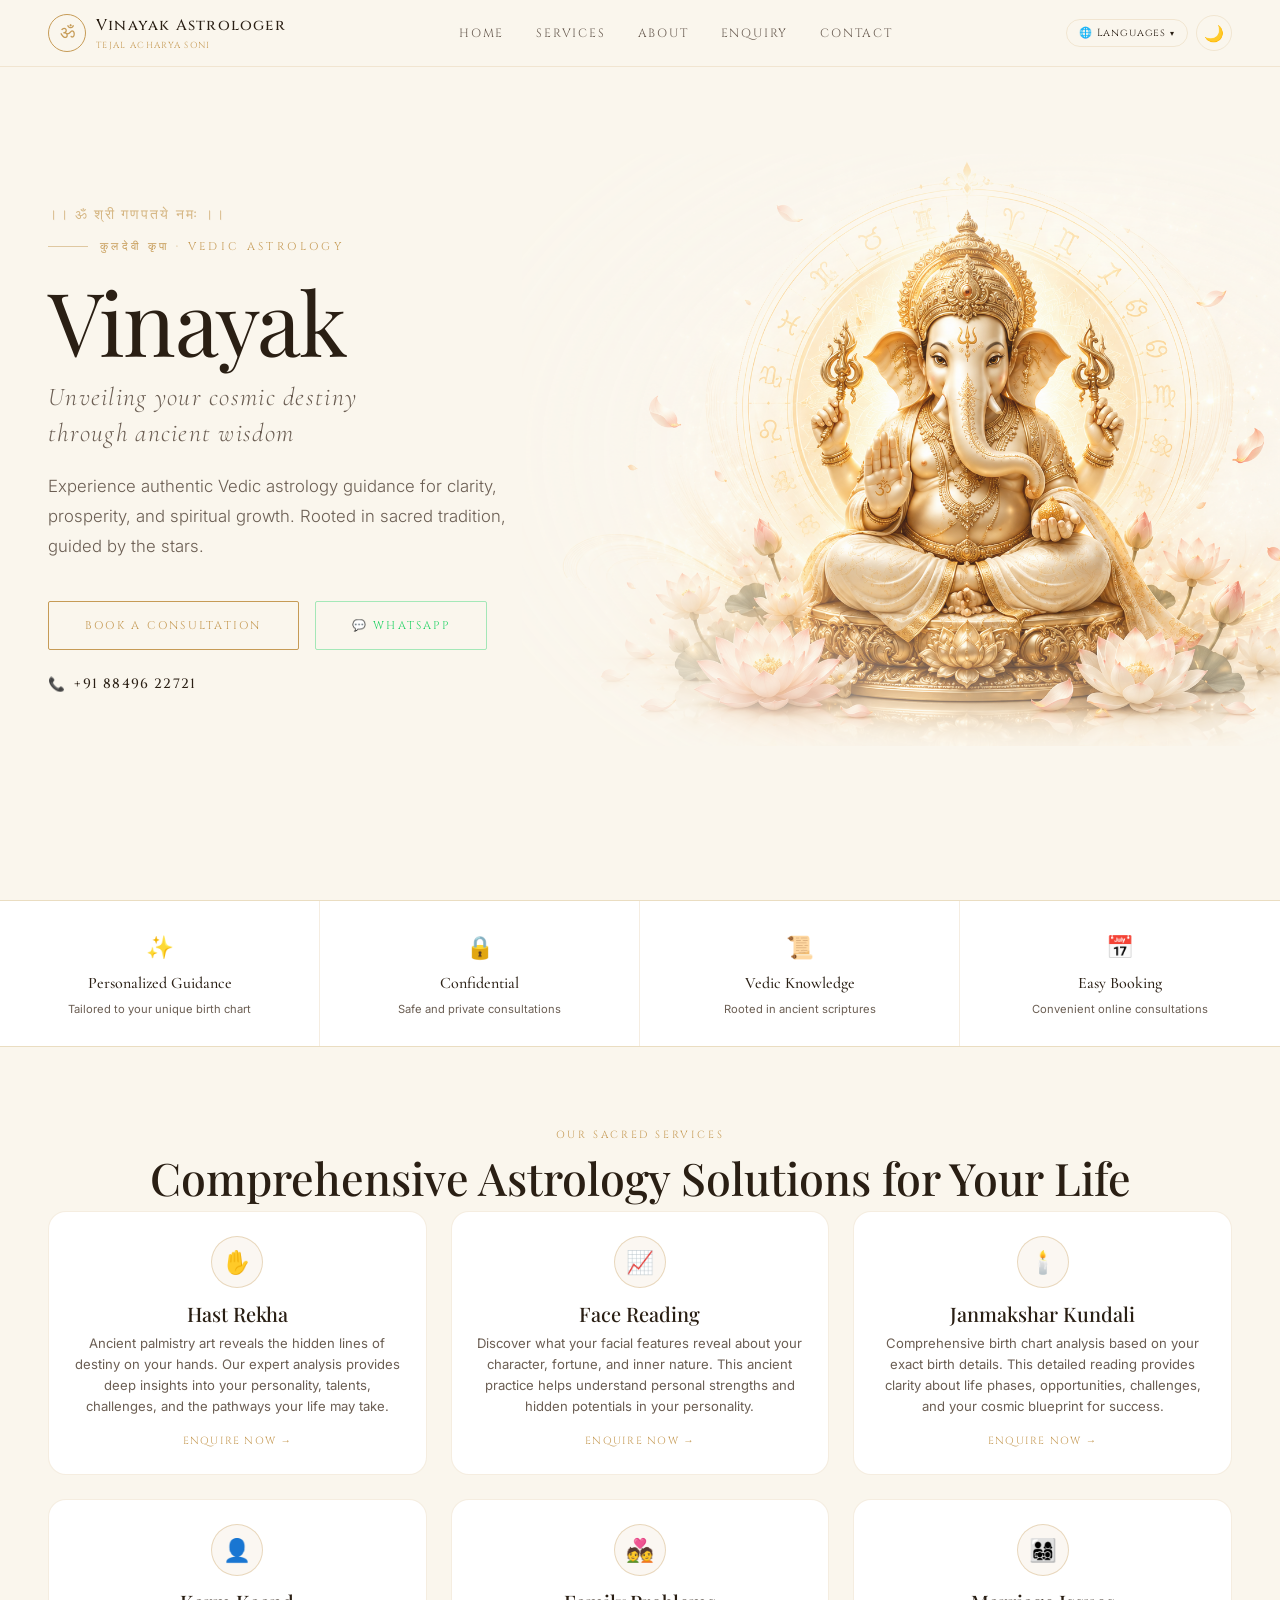
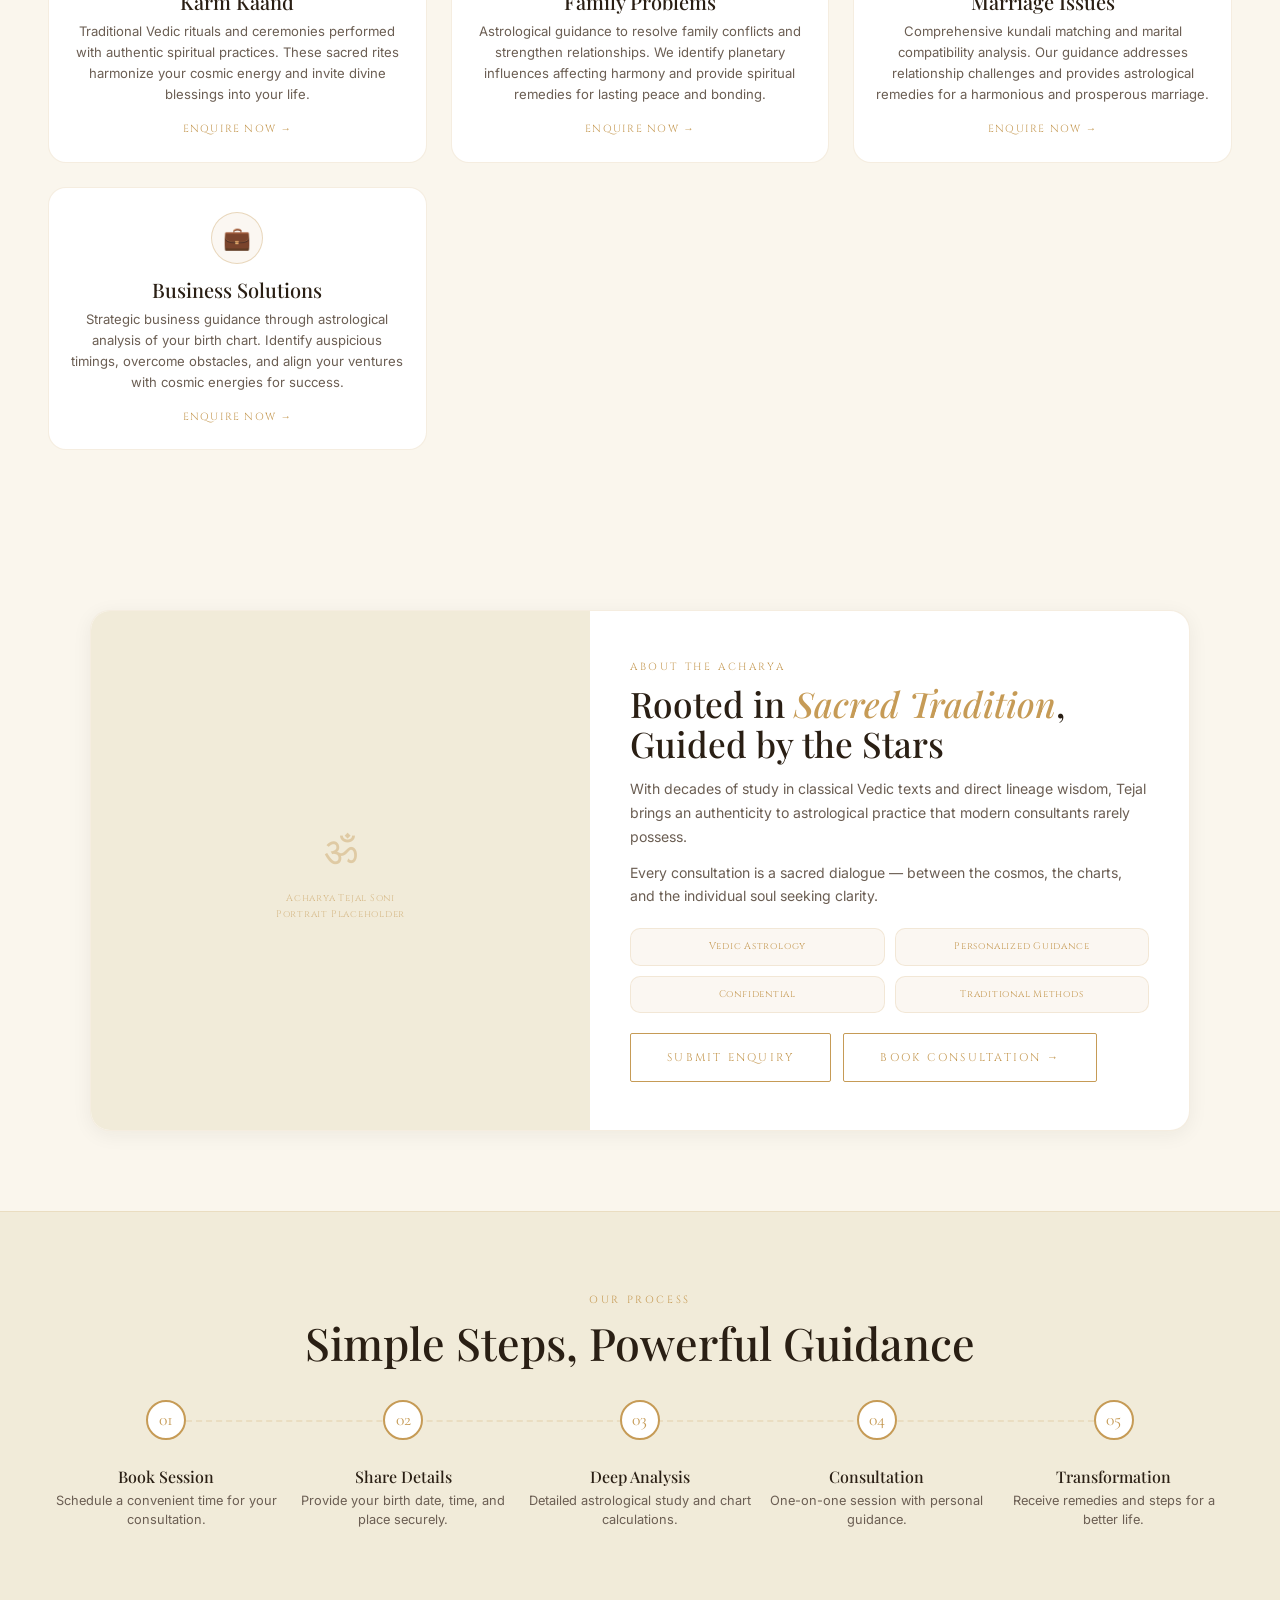
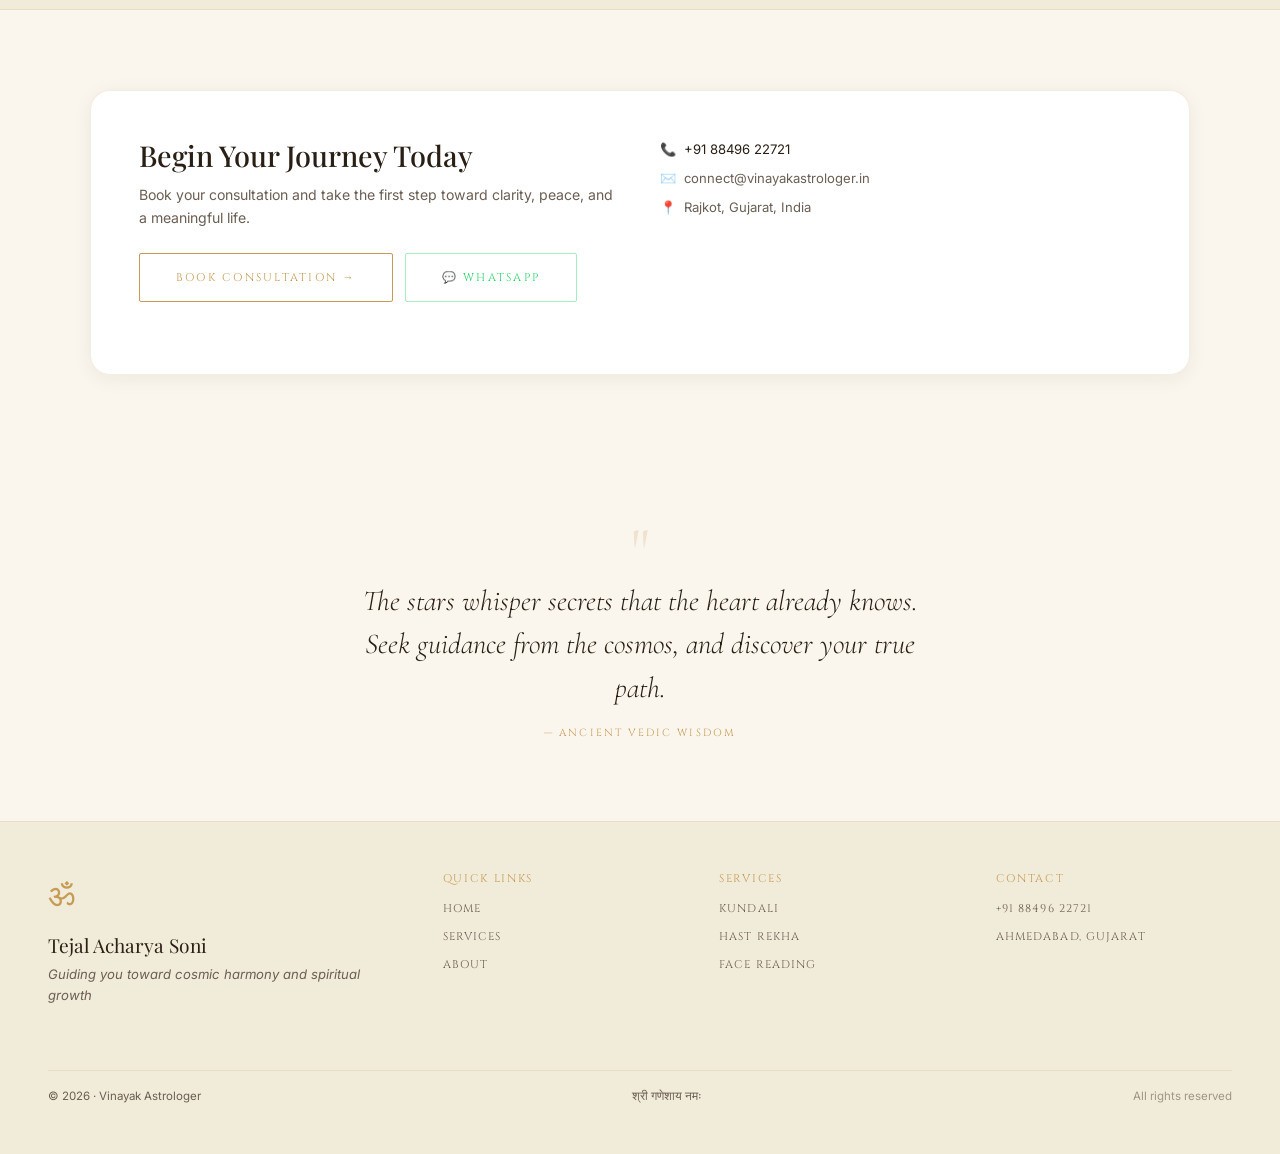
==== commit d80a09ec: "city" ====
--- a/index.html
+++ b/index.html
@@ -291,7 +291,7 @@
         </div>
         <div>
             <div class="footer-col-title">Contact</div>
-            <div class="footer-links"><a href="tel:+918849622721">+91 88496 22721</a><a>Rajkot, Gujarat</a></div>
+            <div class="footer-links"><a href="tel:+918849622721">+91 88496 22721</a><a>Ahmedabad, Gujarat</a></div>
         </div>
         <div class="footer-bottom">
             <div>© 2026 · <span id="footerText">Vinayak Astrologer</span></div>
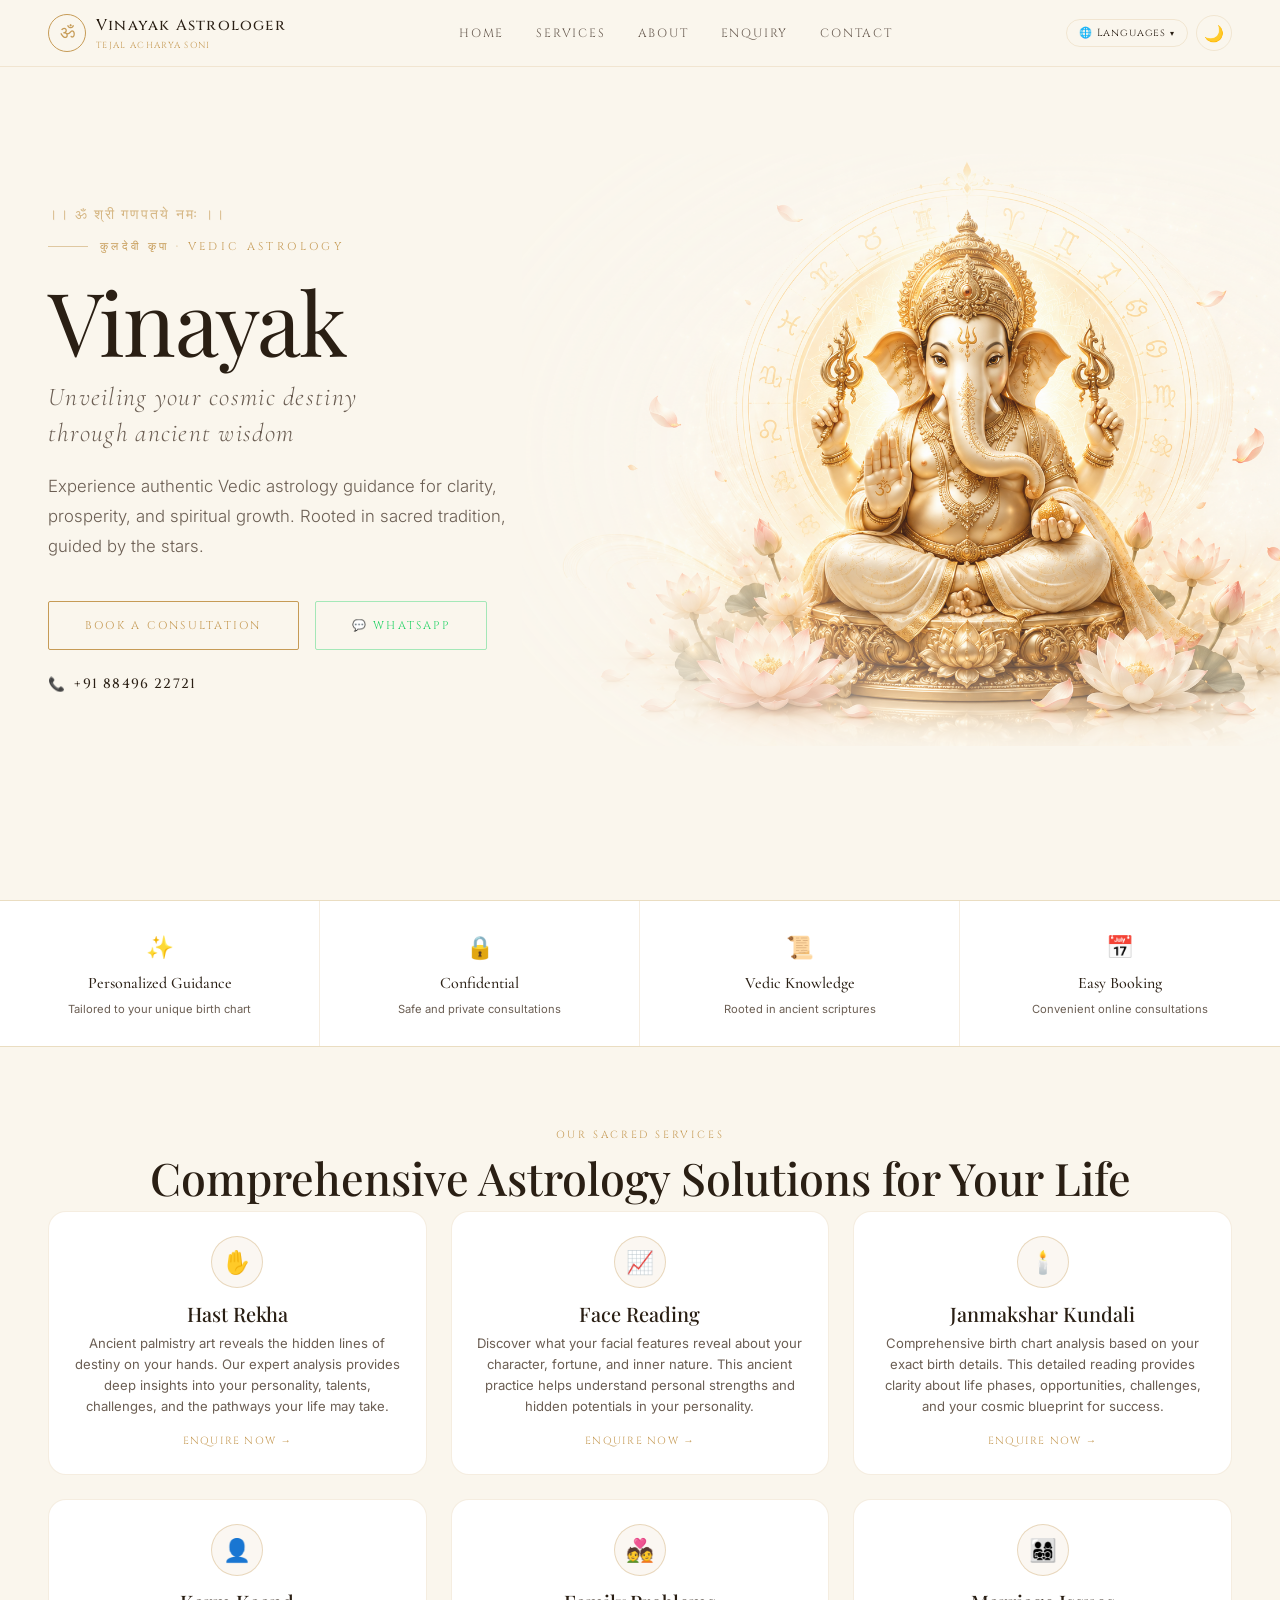
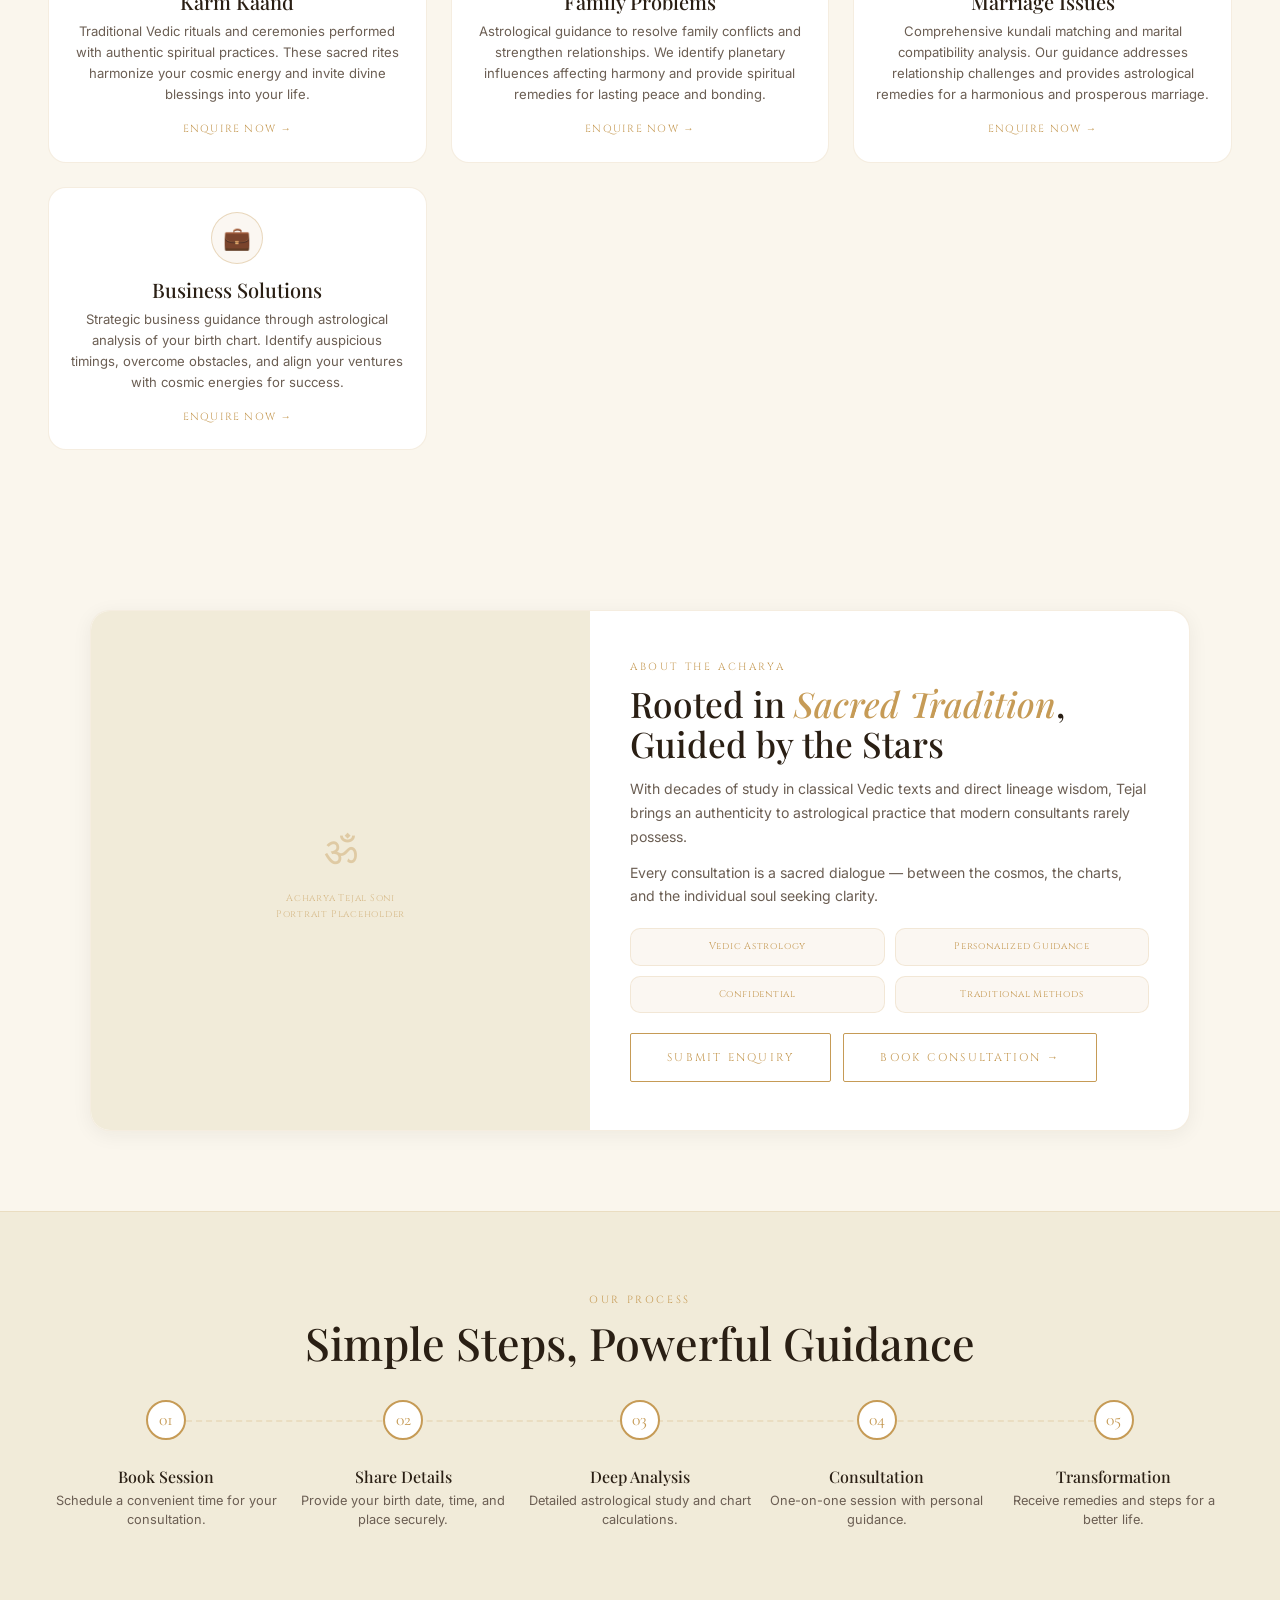
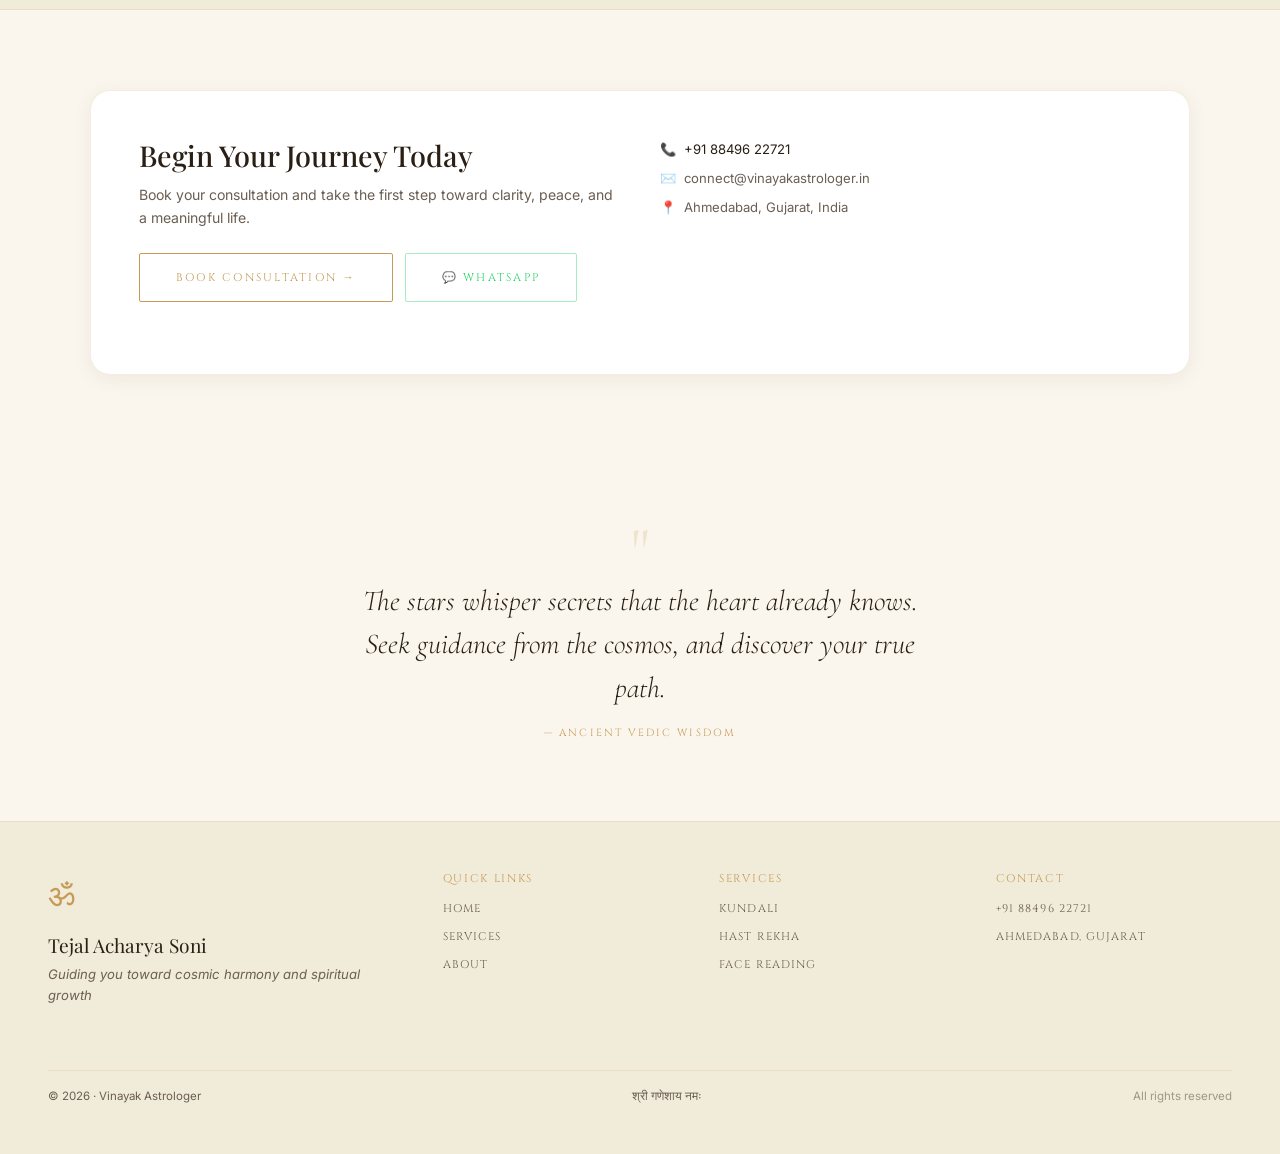
==== commit c4251304: "again city" ====
--- a/index.html
+++ b/index.html
@@ -182,7 +182,7 @@
                 <div class="cta-contact">
                     <div class="cta-contact-item"><span>📞</span><a href="tel:+918849622721">+91 88496 22721</a></div>
                     <div class="cta-contact-item"><span>✉️</span><span>connect@vinayakastrologer.in</span></div>
-                    <div class="cta-contact-item"><span>📍</span><span>Rajkot, Gujarat, India</span></div>
+                    <div class="cta-contact-item"><span>📍</span><span>Ahmedabad, Gujarat, India</span></div>
                 </div>
             </div>
         </div>
